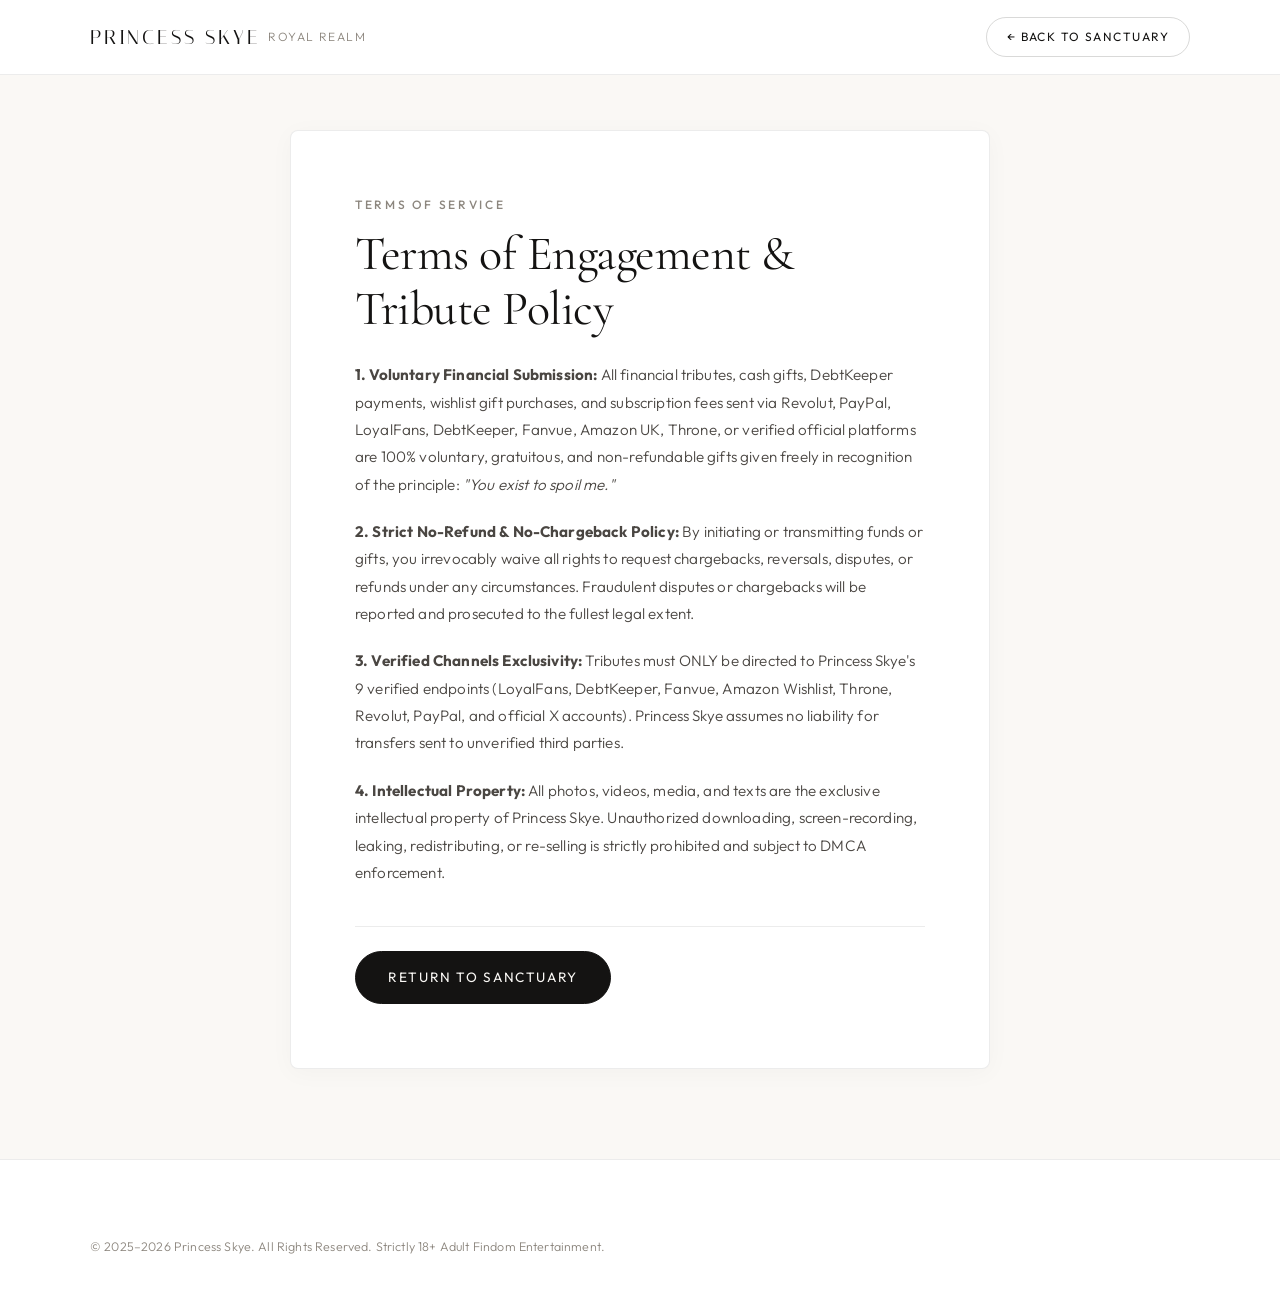
==== terms.html @ 5ccd0f1d "b" ====
<!DOCTYPE html>
<html lang="en">
<head>
  <meta charset="UTF-8">
  <meta name="viewport" content="width=device-width, initial-scale=1.0">
  <title>Terms of Engagement &amp; Non-Refund Policy — Princess Skye</title>
  <meta name="robots" content="noindex, follow">
  <link rel="stylesheet" href="assets/css/styles.css?v=4.0">
  <link rel="icon" type="image/svg+xml" href="assets/img/mark.svg">
</head>
<body>
  <header class="site-header">
    <div class="site-header__inner">
      <a href="index.html" class="site-header__brand">
        <span class="site-header__brand-name">Princess Skye</span>
        <span class="site-header__brand-sub" style="font-size:0.75rem; letter-spacing:0.12em; color:var(--text-muted); margin-left:8px; text-transform:uppercase;">Royal Realm</span>
      </a>
      <a href="index.html" class="btn btn-secondary btn-sm">← Back to Sanctuary</a>
    </div>
  </header>

  <main style="padding-top: 130px; padding-bottom: 90px;">
    <div class="container-narrow">
      <div class="milky-card" style="padding: clamp(32px, 5vw, 64px);">
        <span class="text-eyebrow" style="margin-bottom: 12px;">TERMS OF SERVICE</span>
        <h1 class="text-editorial-title" style="margin-bottom: 24px;">Terms of Engagement &amp; Tribute Policy</h1>
        
        <div style="display: flex; flex-direction: column; gap: 20px; color: var(--text-secondary); line-height: 1.8; font-size: 0.95rem;">
          <p>
            <strong>1. Voluntary Financial Submission:</strong> All financial tributes, cash gifts, DebtKeeper payments, wishlist gift purchases, and subscription fees sent via Revolut, PayPal, LoyalFans, DebtKeeper, Fanvue, Amazon UK, Throne, or verified official platforms are 100% voluntary, gratuitous, and non-refundable gifts given freely in recognition of the principle: <em>"You exist to spoil me."</em>
          </p>
          <p>
            <strong>2. Strict No-Refund &amp; No-Chargeback Policy:</strong> By initiating or transmitting funds or gifts, you irrevocably waive all rights to request chargebacks, reversals, disputes, or refunds under any circumstances. Fraudulent disputes or chargebacks will be reported and prosecuted to the fullest legal extent.
          </p>
          <p>
            <strong>3. Verified Channels Exclusivity:</strong> Tributes must ONLY be directed to Princess Skye's 9 verified endpoints (LoyalFans, DebtKeeper, Fanvue, Amazon Wishlist, Throne, Revolut, PayPal, and official X accounts). Princess Skye assumes no liability for transfers sent to unverified third parties.
          </p>
          <p>
            <strong>4. Intellectual Property:</strong> All photos, videos, media, and texts are the exclusive intellectual property of Princess Skye. Unauthorized downloading, screen-recording, leaking, redistributing, or re-selling is strictly prohibited and subject to DMCA enforcement.
          </p>
        </div>

        <div style="margin-top: 40px; border-top: 1px solid var(--border-hairline); padding-top: 24px;">
          <a href="index.html" class="btn btn-primary">Return to Sanctuary</a>
        </div>
      </div>
    </div>
  </main>

  <footer class="site-footer">
    <div class="container">
      <div class="footer-bottom" style="border-top:none; padding-top:0;">
        <div>&copy; 2025–2026 Princess Skye. All Rights Reserved. Strictly 18+ Adult Findom Entertainment.</div>
      </div>
    </div>
  </footer>
</body>
</html>
---- assets/css/styles.css ----
/* ==========================================================================
   Princess Skye — Haute Royal British Findom Minimalist Design System
   Dominant Palette: Milky Alabaster, Warm Ivory & Deep Charcoal
   Bespoke British Royalty Findom Aesthetic ("You exist to spoil me")
   ========================================================================== */

/* ---- Google Fonts Import ------------------------------------------------ */
@import url('https://fonts.googleapis.com/css2?family=Cormorant+Garamond:ital,wght@0,300;0,400;0,500;0,600;1,400;1,500&family=Italiana&family=Outfit:wght@200;300;400;500;600&family=JetBrains+Mono:wght@300;400;500&display=swap');

/* ---- CSS Variables & Design Tokens ------------------------------------- */
:root {
  /* Dominant Milky White & Warm Alabaster Palette */
  --bg-milky: #FAF8F5;
  --bg-pure: #FFFFFF;
  --bg-surface: #F5F2EC;
  --bg-surface-elevated: #EDE8DF;
  --bg-glass: rgba(250, 248, 245, 0.88);
  --bg-glass-card: rgba(255, 255, 255, 0.7);

  /* Refined Charcoal & Jet Typography */
  --text-primary: #141312;
  --text-secondary: #4A4642;
  --text-muted: #8C867E;
  --text-subtle: #C4BEB5;

  /* Whispering Hairline Borders */
  --border-hairline: rgba(20, 19, 18, 0.08);
  --border-medium: rgba(20, 19, 18, 0.16);
  --border-focus: rgba(20, 19, 18, 0.9);

  /* Quiet Luxury Accents */
  --accent-black: #141312;
  --accent-cream: #F2EDE4;
  --accent-gold-tint: #D8CFC4;

  /* Typography */
  --font-editorial: 'Cormorant Garamond', Garamond, 'Didot', serif;
  --font-display: 'Italiana', 'Cormorant Garamond', Georgia, serif;
  --font-body: 'Outfit', -apple-system, BlinkMacSystemFont, 'Segoe UI', sans-serif;
  --font-mono: 'JetBrains Mono', monospace;

  /* Spacing Rhythm */
  --space-1: 4px;
  --space-2: 8px;
  --space-3: 12px;
  --space-4: 16px;
  --space-5: 24px;
  --space-6: 36px;
  --space-7: 54px;
  --space-8: 72px;
  --space-9: 108px;
  --space-10: 144px;

  /* Radii (Subtle Architectural Curves) */
  --radius-xs: 2px;
  --radius-sm: 4px;
  --radius-md: 8px;
  --radius-lg: 14px;
  --radius-pill: 9999px;

  /* Motion & Easing (Emil Kowalski Physics) */
  --ease-out: cubic-bezier(0.16, 1, 0.3, 1);
  --dur-fast: 160ms;
  --dur-normal: 260ms;
  --dur-slow: 420ms;

  /* Layout Containers */
  --container-max: 1180px;
  --container-narrow: 780px;
  --container-hero: 1280px;

  /* Shadows (Ultra-Soft, Diffused Luxury) */
  --shadow-soft: 0 4px 24px rgba(20, 19, 18, 0.03);
  --shadow-card: 0 12px 36px rgba(20, 19, 18, 0.05);
  --shadow-modal: 0 30px 70px rgba(20, 19, 18, 0.12);

  /* Z-Indices */
  --z-header: 100;
  --z-drawer: 200;
  --z-modal: 300;
  --z-toast: 400;
  --z-gate: 500;
}

/* ---- Base Reset -------------------------------------------------------- */
*, *::before, *::after {
  box-sizing: border-box;
  margin: 0;
  padding: 0;
}

html {
  font-size: 16px;
  scroll-behavior: smooth;
  -webkit-text-size-adjust: 100%;
  background-color: var(--bg-milky);
  color: var(--text-primary);
  font-family: var(--font-body);
  line-height: 1.65;
}

body {
  min-height: 100vh;
  background-color: var(--bg-milky);
  color: var(--text-primary);
  font-weight: 300;
  letter-spacing: 0.01em;
  overflow-x: hidden;
  position: relative;
}

img, video, svg {
  display: block;
  max-width: 100%;
  height: auto;
}

a {
  color: inherit;
  text-decoration: none;
  transition: opacity var(--dur-fast) var(--ease-out), color var(--dur-fast) var(--ease-out);
}

button, input, textarea, select {
  font: inherit;
  color: inherit;
  background: none;
  border: none;
  outline: none;
}

button {
  cursor: pointer;
  user-select: none;
}

ul, ol {
  list-style: none;
}

/* Selection */
::selection {
  background-color: var(--text-primary);
  color: var(--bg-milky);
}

/* Accessibility Focus */
:focus-visible {
  outline: 1px solid var(--text-primary);
  outline-offset: 3px;
}

/* ---- Layout Containers ------------------------------------------------- */
.container {
  width: 100%;
  max-width: var(--container-max);
  margin-inline: auto;
  padding-inline: clamp(20px, 4vw, 40px);
}

.container-narrow {
  width: 100%;
  max-width: var(--container-narrow);
  margin-inline: auto;
  padding-inline: clamp(20px, 4vw, 40px);
}

.container-hero {
  width: 100%;
  max-width: var(--container-hero);
  margin-inline: auto;
  padding-inline: clamp(20px, 4vw, 40px);
}

.section {
  padding-block: clamp(44px, 5.5vw, 76px);
  position: relative;
}

.section--border-top {
  border-top: 1px solid var(--border-hairline);
}

/* ---- Typography Hierarchy ---------------------------------------------- */
.text-display {
  font-family: var(--font-editorial);
  font-weight: 400;
  font-size: clamp(2.8rem, 6.5vw, 5rem);
  line-height: 1.08;
  letter-spacing: -0.015em;
  color: var(--text-primary);
}

.text-editorial-title {
  font-family: var(--font-editorial);
  font-weight: 400;
  font-size: clamp(2rem, 4vw, 3rem);
  line-height: 1.15;
  letter-spacing: -0.01em;
  color: var(--text-primary);
}

.text-eyebrow {
  font-family: var(--font-body);
  font-size: 0.75rem;
  font-weight: 500;
  text-transform: uppercase;
  letter-spacing: 0.22em;
  color: var(--text-muted);
  display: block;
}

.text-subtitle {
  font-family: var(--font-editorial);
  font-size: clamp(1.25rem, 2.2vw, 1.65rem);
  font-weight: 400;
  font-style: italic;
  color: var(--text-secondary);
  line-height: 1.4;
}

.text-body-lead {
  font-size: clamp(1rem, 1.4vw, 1.15rem);
  line-height: 1.75;
  color: var(--text-secondary);
  font-weight: 300;
}

.text-body-muted {
  font-size: 0.95rem;
  line-height: 1.65;
  color: var(--text-muted);
  font-weight: 300;
}

.text-mono {
  font-family: var(--font-mono);
  font-size: 0.8rem;
  letter-spacing: 0.05em;
}

/* Section Header */
.section-header {
  margin-bottom: clamp(28px, 3.5vw, 44px);
  text-align: center;
  max-width: 680px;
  margin-inline: auto;
}

.section-header .text-eyebrow {
  margin-bottom: var(--space-3);
}

.section-header .text-editorial-title {
  margin-bottom: var(--space-3);
}

/* ---- Buttons (Minimalist Luxury) --------------------------------------- */
.btn {
  display: inline-flex;
  align-items: center;
  justify-content: center;
  gap: var(--space-2);
  padding: 14px 32px;
  font-family: var(--font-body);
  font-size: 0.85rem;
  font-weight: 400;
  letter-spacing: 0.12em;
  text-transform: uppercase;
  border-radius: var(--radius-pill);
  transition: transform var(--dur-fast) var(--ease-out), 
              background-color var(--dur-fast) var(--ease-out), 
              border-color var(--dur-fast) var(--ease-out), 
              color var(--dur-fast) var(--ease-out),
              opacity var(--dur-fast) var(--ease-out);
  position: relative;
  text-decoration: none;
  white-space: nowrap;
}

.btn:active {
  transform: scale(0.97);
}

.btn-primary {
  background-color: var(--text-primary);
  color: var(--bg-milky);
  border: 1px solid var(--text-primary);
}

.btn-primary:hover {
  background-color: #2C2926;
  border-color: #2C2926;
  transform: translateY(-1px);
}

.btn-secondary {
  background-color: transparent;
  color: var(--text-primary);
  border: 1px solid var(--border-medium);
}

.btn-secondary:hover {
  border-color: var(--text-primary);
  background-color: rgba(20, 19, 18, 0.03);
  transform: translateY(-1px);
}

.btn-sm {
  padding: 9px 20px;
  font-size: 0.75rem;
}

.btn-lg {
  padding: 16px 40px;
  font-size: 0.9rem;
}

.btn-block {
  width: 100%;
}

/* ---- Architectural Cards ----------------------------------------------- */
.milky-card {
  background: var(--bg-pure);
  border: 1px solid var(--border-hairline);
  border-radius: var(--radius-md);
  box-shadow: var(--shadow-soft);
  transition: transform var(--dur-normal) var(--ease-out), 
              box-shadow var(--dur-normal) var(--ease-out),
              border-color var(--dur-normal) var(--ease-out);
}

.milky-card:hover {
  border-color: var(--border-medium);
  box-shadow: var(--shadow-card);
  transform: translateY(-2px);
}

.milky-card--static:hover {
  transform: none;
}

/* ---- 18+ Minimalist Age Gate (Haute Luxury) ----------------------------- */
.age-gate {
  position: fixed;
  inset: 0;
  z-index: var(--z-gate);
  display: flex;
  align-items: center;
  justify-content: center;
  padding: var(--space-4);
  background: rgba(250, 248, 245, 0.88);
  backdrop-filter: blur(28px);
  -webkit-backdrop-filter: blur(28px);
  transition: opacity var(--dur-slow) var(--ease-out), visibility var(--dur-slow) var(--ease-out);
}

.age-gate[hidden] {
  opacity: 0;
  visibility: hidden;
  pointer-events: none;
}

.age-gate__panel {
  background: var(--bg-pure);
  border: 1px solid var(--border-hairline);
  border-radius: var(--radius-lg);
  max-width: 440px;
  width: 100%;
  padding: clamp(36px, 5.5vw, 54px) clamp(28px, 4vw, 44px);
  text-align: center;
  box-shadow: 0 24px 60px -12px rgba(20, 19, 18, 0.08), 0 2px 6px rgba(20, 19, 18, 0.03);
}

.age-gate__monogram {
  font-family: var(--font-display);
  font-size: 1.6rem;
  letter-spacing: 0.2em;
  text-transform: uppercase;
  color: var(--text-primary);
  line-height: 1;
}

.age-gate__divider {
  width: 32px;
  height: 1px;
  background-color: var(--border-medium);
  margin: var(--space-5) auto var(--space-4);
}

.age-gate__title {
  font-family: var(--font-editorial);
  font-size: 1.75rem;
  font-weight: 400;
  font-style: italic;
  letter-spacing: -0.01em;
  color: var(--text-primary);
  margin-bottom: var(--space-3);
  line-height: 1.2;
}

.age-gate__desc {
  font-size: 0.9rem;
  color: var(--text-secondary);
  line-height: 1.65;
  margin-bottom: var(--space-6);
  font-weight: 300;
}

.age-gate__actions {
  display: flex;
  flex-direction: column;
  gap: var(--space-3);
  margin-bottom: var(--space-5);
  align-items: center;
  width: 100%;
}

.age-gate__btn-enter {
  letter-spacing: 0.08em;
  text-transform: uppercase;
  font-size: 0.8rem;
  font-weight: 500;
  padding: 14px 28px;
}

.age-gate__btn-exit {
  background: none;
  border: none;
  font-size: 0.82rem;
  letter-spacing: 0.06em;
  color: var(--text-muted);
  cursor: pointer;
  padding: 6px 16px;
  transition: color var(--dur-fast) var(--ease-out);
}

.age-gate__btn-exit:hover {
  color: var(--text-primary);
  text-decoration: underline;
  text-underline-offset: 3px;
}

.age-gate__meta {
  font-size: 0.72rem;
  letter-spacing: 0.04em;
  color: var(--text-muted);
}

.age-gate__meta a {
  color: var(--text-secondary);
  text-decoration: underline;
  text-underline-offset: 3px;
  transition: color var(--dur-fast) var(--ease-out);
}

.age-gate__meta a:hover {
  color: var(--text-primary);
}

/* ---- Site Header (Full-Length Minimalist Luxury) ------------------------ */
.site-header {
  position: fixed;
  top: 0;
  left: 0;
  right: 0;
  width: 100%;
  z-index: var(--z-header);
  background: rgba(255, 255, 255, 0.92);
  backdrop-filter: blur(20px);
  -webkit-backdrop-filter: blur(20px);
  border-bottom: 1px solid var(--border-hairline);
  transition: background-color var(--dur-normal) var(--ease-out), 
              border-color var(--dur-normal) var(--ease-out);
}

.site-header__inner {
  width: 100%;
  max-width: var(--container-max);
  margin-inline: auto;
  padding-inline: clamp(14px, 3.5vw, 40px);
  height: 66px;
  display: flex;
  align-items: center;
  justify-content: space-between;
  gap: 10px;
}

@media (min-width: 860px) {
  .site-header__inner {
    height: 74px;
    gap: var(--space-4);
  }
}

.site-header__brand {
  display: inline-flex;
  align-items: center;
  text-decoration: none;
  flex-shrink: 0;
}

.site-header__brand-name {
  font-family: var(--font-display);
  font-size: clamp(1.02rem, 4.2vw, 1.25rem);
  letter-spacing: 0.14em;
  text-transform: uppercase;
  color: var(--text-primary);
  line-height: 1;
  font-weight: 500;
  white-space: nowrap;
  transition: opacity var(--dur-fast) var(--ease-out);
}

.site-header__brand:hover .site-header__brand-name {
  opacity: 0.75;
}

.site-header__right {
  display: flex;
  align-items: center;
  gap: clamp(8px, 2vw, 24px);
  flex-shrink: 0;
}

.desktop-nav {
  display: none;
}

@media (min-width: 860px) {
  .desktop-nav {
    display: flex;
    align-items: center;
  }
}

.desktop-nav__list {
  display: flex;
  align-items: center;
  gap: clamp(18px, 2vw, 30px);
}

.desktop-nav__list .nav-link {
  font-size: 0.78rem;
  letter-spacing: 0.14em;
  text-transform: uppercase;
  color: var(--text-secondary);
  font-weight: 400;
  text-decoration: none;
  position: relative;
  padding-block: 6px;
  transition: color var(--dur-fast) var(--ease-out);
  display: inline-flex;
  align-items: center;
  gap: 4px;
  white-space: nowrap;
}

.desktop-nav__list .nav-link:hover,
.desktop-nav__list .nav-link.is-active {
  color: var(--text-primary);
}

.desktop-nav__list .nav-link::after {
  content: "";
  position: absolute;
  bottom: 0;
  left: 0;
  right: 0;
  height: 1px;
  background-color: var(--text-primary);
  transform: scaleX(0);
  transition: transform var(--dur-fast) var(--ease-out);
  transform-origin: left;
}

.desktop-nav__list .nav-link:hover::after,
.desktop-nav__list .nav-link.is-active::after {
  transform: scaleX(1);
}

.desktop-nav__list .nav-link--ext .ext-icon {
  opacity: 0.6;
  transition: transform var(--dur-fast) var(--ease-out), opacity var(--dur-fast) var(--ease-out);
}

.desktop-nav__list .nav-link--ext:hover .ext-icon {
  opacity: 1;
  transform: translate(1px, -1px);
}

/* Header CTA - Hidden on Mobile, Visible on Desktop */
.header-cta {
  display: none;
}

@media (min-width: 860px) {
  .header-cta {
    display: inline-flex;
    align-items: center;
    gap: 6px;
    padding: 9px 20px;
    font-size: 0.76rem;
    letter-spacing: 0.1em;
    text-transform: uppercase;
    border-radius: var(--radius-pill);
    white-space: nowrap;
  }
}

.header-cta svg {
  transition: transform var(--dur-fast) var(--ease-out);
}

.header-cta:hover svg {
  transform: translateX(2px);
}

.menu-toggle-btn {
  display: flex;
  flex-direction: column;
  justify-content: center;
  align-items: center;
  width: 36px;
  height: 36px;
  gap: 5px;
  cursor: pointer;
  background: transparent;
  border: 1px solid var(--border-hairline);
  border-radius: 50%;
  padding: 0;
  flex-shrink: 0;
  transition: background var(--dur-fast) var(--ease-out);
}

.menu-toggle-btn:hover {
  background: rgba(20, 19, 18, 0.04);
}

.menu-toggle-btn span {
  display: block;
  width: 16px;
  height: 1.5px;
  background-color: var(--text-primary);
}

@media (min-width: 860px) {
  .menu-toggle-btn {
    display: none;
  }
}



/* ---- Mobile Navigation Drawer ------------------------------------------ */
.nav-drawer {
  position: fixed;
  inset: 0;
  z-index: var(--z-drawer);
  background: rgba(20, 19, 18, 0.4);
  backdrop-filter: blur(12px);
  -webkit-backdrop-filter: blur(12px);
  opacity: 0;
  visibility: hidden;
  transition: opacity var(--dur-normal) var(--ease-out), visibility var(--dur-normal) var(--ease-out);
}

.nav-drawer.is-open {
  opacity: 1;
  visibility: visible;
}

.nav-drawer__panel {
  position: absolute;
  top: 0;
  right: 0;
  bottom: 0;
  width: min(85vw, 360px);
  background: var(--bg-milky);
  border-left: 1px solid var(--border-hairline);
  padding: var(--space-7) var(--space-6);
  display: flex;
  flex-direction: column;
  justify-content: space-between;
  transform: translateX(100%);
  transition: transform var(--dur-normal) var(--ease-out);
}

.nav-drawer.is-open .nav-drawer__panel {
  transform: translateX(0);
}

.nav-drawer__top {
  display: flex;
  align-items: center;
  justify-content: space-between;
  margin-bottom: var(--space-8);
}

.nav-drawer__close {
  font-size: 1.4rem;
  line-height: 1;
  color: var(--text-primary);
}

.nav-drawer__nav ul {
  display: flex;
  flex-direction: column;
  gap: var(--space-5);
}

.nav-drawer__nav a {
  font-family: var(--font-editorial);
  font-size: 1.75rem;
  color: var(--text-primary);
  display: block;
}

/* ---- Editorial Hero Section -------------------------------------------- */
.hero {
  min-height: 100vh;
  display: flex;
  align-items: center;
  padding-top: clamp(110px, 14vh, 150px);
  padding-bottom: clamp(64px, 9vh, 110px);
}

.hero__grid {
  display: grid;
  grid-template-columns: 1fr;
  gap: clamp(48px, 6vw, 84px);
  align-items: center;
}

@media (min-width: 1024px) {
  .hero__grid {
    grid-template-columns: 1.15fr 0.85fr;
  }
}

.hero__content {
  display: flex;
  flex-direction: column;
  gap: var(--space-5);
}

.hero__eyebrow-row {
  display: flex;
  align-items: center;
  gap: var(--space-4);
}

.hero__title {
  font-family: var(--font-editorial);
  font-size: clamp(3rem, 6.5vw, 5.2rem);
  font-weight: 300;
  line-height: 1.05;
  letter-spacing: -0.015em;
  color: var(--text-primary);
}

.hero__title em {
  font-family: var(--font-editorial);
  font-style: italic;
  font-weight: 400;
}

.hero__desc {
  font-size: clamp(1.05rem, 1.6vw, 1.2rem);
  line-height: 1.8;
  color: var(--text-secondary);
  font-weight: 300;
  max-width: 540px;
}

.hero__actions {
  display: flex;
  align-items: center;
  flex-wrap: wrap;
  gap: var(--space-4);
  margin-top: var(--space-2);
}

.hero__metrics {
  display: flex;
  align-items: center;
  gap: clamp(28px, 4.5vw, 54px);
  padding-top: var(--space-6);
  border-top: 1px solid var(--border-hairline);
  margin-top: var(--space-3);
}

.hero__metric-item {
  display: flex;
  flex-direction: column;
}

.hero__metric-num {
  font-family: var(--font-editorial);
  font-size: 1.85rem;
  font-weight: 400;
  color: var(--text-primary);
  line-height: 1;
}

.hero__metric-label {
  font-size: 0.72rem;
  letter-spacing: 0.16em;
  text-transform: uppercase;
  color: var(--text-muted);
  margin-top: 6px;
}

/* Hero Portrait Display */
.hero__media-wrapper {
  position: relative;
}

.hero__media-frame {
  position: relative;
  border-radius: var(--radius-md);
  overflow: hidden;
  border: 1px solid var(--border-hairline);
  background: var(--bg-pure);
  box-shadow: var(--shadow-card);
  aspect-ratio: 4 / 5;
  isolation: isolate;
}

.hero__slides-track {
  position: relative;
  width: 100%;
  height: 100%;
}

.hero__media-img {
  position: absolute;
  inset: 0;
  width: 100%;
  height: 100%;
  object-fit: cover;
  opacity: 0;
  transform: scale(1.015);
  transition: opacity 1.4s cubic-bezier(0.16, 1, 0.3, 1), 
              transform 1.4s cubic-bezier(0.16, 1, 0.3, 1);
  will-change: opacity, transform;
}

.hero__media-img.is-active {
  opacity: 1;
  transform: scale(1);
  z-index: 1;
}

.hero__media-img.is-incoming {
  z-index: 2;
}

.hero__media-frame:hover .hero__media-img.is-active {
  transform: scale(1.025);
}

.hero__media-caption {
  position: absolute;
  bottom: 0;
  left: 0;
  right: 0;
  padding: var(--space-4) var(--space-5);
  background: linear-gradient(180deg, transparent 0%, rgba(20, 19, 18, 0.75) 100%);
  color: #FFFFFF;
  display: flex;
  align-items: flex-end;
  justify-content: space-between;
}

.hero__media-caption-title {
  font-family: var(--font-display);
  font-size: 1rem;
  letter-spacing: 0.1em;
  text-transform: uppercase;
}

.hero__media-caption-sub {
  font-family: var(--font-editorial);
  font-style: italic;
  font-size: 0.85rem;
  opacity: 0.85;
}

/* ---- Editorial Motto Section (Haute Minimalist Luxury) ------------------- */
.motto-section {
  padding-block: clamp(48px, 8vw, 84px);
  position: relative;
}

.motto-card {
  position: relative;
  background: var(--bg-pure);
  border: 1px solid var(--border-hairline);
  border-radius: var(--radius-md);
  max-width: 860px;
  margin-inline: auto;
  padding: clamp(36px, 5vw, 60px) clamp(24px, 5vw, 64px) clamp(32px, 4vw, 52px);
  text-align: center;
  box-shadow: var(--shadow-soft);
  overflow: hidden;
  display: flex;
  flex-direction: column;
  align-items: center;
  justify-content: center;
}

.motto-card::before {
  width: 48px;
  height: 1px;
  margin-bottom: clamp(24px, 4vw, 40px);
  background: var(--accent-gold-tint);
  content: "";
}

.motto-quote {
  position: relative;
  z-index: 1;
  display: flex;
  flex-direction: column;
  align-items: center;
  gap: clamp(10px, 2vw, 18px);
  text-align: center;
  margin-bottom: var(--space-6);
  max-width: 820px;
}

.motto-line {
  display: block;
  text-align: center;
}

.motto-line--1 {
  font-family: var(--font-editorial);
  font-size: clamp(1.2rem, 2.4vw, 1.85rem);
  font-weight: 300;
  font-style: italic;
  color: var(--text-secondary);
  line-height: 1.4;
  letter-spacing: -0.01em;
  max-width: 34ch;
}

.motto-line--2 {
  font-family: var(--font-editorial);
  font-size: clamp(1.65rem, 3.4vw, 2.65rem);
  font-weight: 400;
  font-style: italic;
  color: var(--text-primary);
  line-height: 1.25;
  letter-spacing: -0.02em;
}

.motto-line--2 em {
  font-style: italic;
  font-weight: 500;
  border-bottom: 1px solid var(--text-primary);
  padding-bottom: 2px;
}

.motto-line--3 {
  font-family: var(--font-editorial);
  font-size: clamp(1.2rem, 2.4vw, 1.85rem);
  font-weight: 400;
  font-style: italic;
  color: var(--text-primary);
  line-height: 1.4;
  opacity: 0.85;
}

.motto-signature-wrap {
  position: relative;
  z-index: 1;
  display: flex;
  align-items: center;
  justify-content: center;
  padding-top: var(--space-3);
  border-top: 1px solid var(--border-hairline);
  width: 100%;
  max-width: 180px;
}

.motto-badge {
  font-family: var(--font-display);
  font-size: 0.8rem;
  letter-spacing: 0.24em;
  text-transform: uppercase;
  color: var(--text-muted);
  font-weight: 400;
}



/* ---- Curated Media Vault ------------------------------------------------ */
.vault-tabs {
  display: flex;
  align-items: center;
  justify-content: center;
  flex-wrap: wrap;
  gap: var(--space-2);
  margin-bottom: var(--space-6);
}

.vault-tab-btn {
  padding: 8px 20px;
  border-radius: var(--radius-pill);
  background: var(--bg-pure);
  border: 1px solid var(--border-hairline);
  font-size: 0.8rem;
  letter-spacing: 0.1em;
  text-transform: uppercase;
  color: var(--text-secondary);
  transition: all var(--dur-fast) var(--ease-out);
}

.vault-tab-btn:hover {
  border-color: var(--border-medium);
  color: var(--text-primary);
}

.vault-tab-btn.is-active {
  background: var(--text-primary);
  color: var(--bg-milky);
  border-color: var(--text-primary);
}

.vault-grid {
  display: grid;
  grid-template-columns: repeat(2, 1fr);
  gap: var(--space-3);
}

@media (min-width: 768px) {
  .vault-grid {
    grid-template-columns: repeat(3, 1fr);
    gap: var(--space-4);
  }
}

@media (min-width: 1200px) {
  .vault-grid {
    grid-template-columns: repeat(4, 1fr);
    gap: var(--space-5);
  }
}

.vault-item {
  position: relative;
  border-radius: var(--radius-md);
  overflow: hidden;
  aspect-ratio: 1;
  background: var(--bg-surface);
  border: 1px solid var(--border-hairline);
  cursor: pointer;
  box-shadow: var(--shadow-soft);
  transition: transform var(--dur-normal) var(--ease-out), box-shadow var(--dur-normal) var(--ease-out), border-color var(--dur-normal) var(--ease-out);
}

.vault-item:hover {
  transform: translateY(-3px);
  border-color: var(--border-medium);
  box-shadow: var(--shadow-card);
}

.vault-item img,
.vault-item video {
  width: 100%;
  height: 100%;
  object-fit: cover;
  transition: transform 0.5s var(--ease-out);
}

.vault-item:hover img,
.vault-item:hover video {
  transform: scale(1.04);
}

.vault-item__overlay {
  position: absolute;
  inset: 0;
  background: linear-gradient(180deg, transparent 40%, rgba(20, 19, 18, 0.7) 100%);
  opacity: 0;
  transition: opacity var(--dur-normal) var(--ease-out);
  display: flex;
  align-items: flex-end;
  padding: var(--space-4);
}

.vault-item:hover .vault-item__overlay {
  opacity: 1;
}

.vault-item__title {
  font-family: var(--font-editorial);
  font-size: 1rem;
  color: #FFFFFF;
}

.vault-item__badge {
  position: absolute;
  top: var(--space-3);
  right: var(--space-3);
  padding: 3px 8px;
  border-radius: var(--radius-xs);
  background: rgba(255, 255, 255, 0.9);
  backdrop-filter: blur(8px);
  font-size: 0.68rem;
  letter-spacing: 0.1em;
  text-transform: uppercase;
  color: var(--text-primary);
  font-weight: 500;
}

/* Lightbox Modal */
.lightbox {
  position: fixed;
  inset: 0;
  z-index: var(--z-modal);
  background: rgba(250, 248, 245, 0.96);
  backdrop-filter: blur(24px);
  -webkit-backdrop-filter: blur(24px);
  display: flex;
  align-items: center;
  justify-content: center;
  padding: var(--space-5);
  opacity: 0;
  visibility: hidden;
  transition: opacity var(--dur-normal) var(--ease-out), visibility var(--dur-normal) var(--ease-out);
}

.lightbox.is-open {
  opacity: 1;
  visibility: visible;
}

.lightbox__close {
  position: absolute;
  top: var(--space-5);
  right: var(--space-5);
  width: 44px;
  height: 44px;
  border-radius: 50%;
  background: var(--bg-pure);
  border: 1px solid var(--border-hairline);
  color: var(--text-primary);
  display: flex;
  align-items: center;
  justify-content: center;
  font-size: 1.2rem;
  box-shadow: var(--shadow-soft);
}

.lightbox__prev,
.lightbox__next {
  position: absolute;
  top: 50%;
  transform: translateY(-50%);
  width: 44px;
  height: 44px;
  border-radius: 50%;
  background: var(--bg-pure);
  border: 1px solid var(--border-hairline);
  color: var(--text-primary);
  display: flex;
  align-items: center;
  justify-content: center;
  font-size: 1.1rem;
  box-shadow: var(--shadow-soft);
}

.lightbox__prev { left: var(--space-5); }
.lightbox__next { right: var(--space-5); }

.lightbox__content {
  max-width: 90vw;
  max-height: 85vh;
  display: flex;
  flex-direction: column;
  align-items: center;
}

.lightbox__content img,
.lightbox__content video {
  max-width: 100%;
  max-height: 75vh;
  object-fit: contain;
  border-radius: var(--radius-md);
  box-shadow: var(--shadow-modal);
  border: 1px solid var(--border-hairline);
}

.lightbox__caption {
  margin-top: var(--space-4);
  font-family: var(--font-editorial);
  font-size: 1.25rem;
  color: var(--text-primary);
  text-align: center;
}

/* ---- The Sovereign Protocol -------------------------------------------- */
.protocol-card {
  padding: clamp(36px, 5vw, 64px);
  background: var(--bg-pure);
  border: 1px solid var(--border-hairline);
  border-radius: var(--radius-md);
  box-shadow: var(--shadow-soft);
}

.protocol-list {
  display: flex;
  flex-direction: column;
  gap: var(--space-4);
  margin-bottom: var(--space-6);
}

.protocol-item {
  display: flex;
  align-items: flex-start;
  gap: var(--space-4);
  padding-block: var(--space-3);
  border-bottom: 1px solid var(--border-hairline);
}

.protocol-item__num {
  font-family: var(--font-editorial);
  font-style: italic;
  font-size: 1.25rem;
  color: var(--text-muted);
  flex-shrink: 0;
  width: 28px;
}

.protocol-item__content h4 {
  font-family: var(--font-editorial);
  font-size: 1.2rem;
  font-weight: 500;
  color: var(--text-primary);
  margin-bottom: 3px;
}

.protocol-item__content p {
  font-size: 0.9rem;
  color: var(--text-secondary);
  font-weight: 300;
  line-height: 1.6;
}

.protocol-sign-box {
  padding-top: var(--space-5);
  display: flex;
  flex-direction: column;
  gap: var(--space-4);
  align-items: center;
  text-align: center;
}

.protocol-checkbox-label {
  display: flex;
  align-items: center;
  gap: var(--space-3);
  font-size: 0.88rem;
  color: var(--text-secondary);
  cursor: pointer;
  user-select: none;
}

.protocol-checkbox {
  width: 18px;
  height: 18px;
  accent-color: var(--text-primary);
  cursor: pointer;
}



/* ---- Minimalist Booking System ----------------------------------------- */
.booking-card {
  width: 100%;
  min-width: 0;
  padding: clamp(36px, 6vw, 64px);
  background: var(--bg-pure);
  border-radius: var(--radius-md);
  border: 1px solid var(--border-hairline);
  box-shadow: var(--shadow-card);
}

.booking-form {
  display: grid;
  grid-template-columns: 1fr;
  gap: var(--space-5);
  min-width: 0;
}

@media (min-width: 768px) {
  .booking-form {
    grid-template-columns: 1fr 1fr;
  }
  .booking-form .form-full {
    grid-column: span 2;
  }
}

.form-group {
  display: flex;
  flex-direction: column;
  gap: var(--space-2);
  min-width: 0;
}

.form-label {
  font-size: 0.75rem;
  font-weight: 500;
  text-transform: uppercase;
  letter-spacing: 0.15em;
  color: var(--text-muted);
}

.form-label span {
  color: var(--text-subtle);
  font-weight: 300;
  letter-spacing: 0.08em;
  text-transform: lowercase;
}

.form-input,
.form-select,
.form-textarea {
  width: 100%;
  min-width: 0;
  max-width: 100%;
  padding: 14px 18px;
  border-radius: var(--radius-sm);
  background: var(--bg-milky);
  border: 1px solid var(--border-hairline);
  color: var(--text-primary);
  font-size: 0.92rem;
  font-family: var(--font-body);
  transition: border-color var(--dur-fast) var(--ease-out), background-color var(--dur-fast) var(--ease-out);
}

.form-input:focus,
.form-select:focus,
.form-textarea:focus {
  border-color: var(--border-focus);
  background: var(--bg-pure);
}

.form-textarea {
  min-height: 120px;
  resize: vertical;
}

.form-actions {
  display: grid;
  gap: var(--space-3);
  min-width: 0;
}

.booking-form .btn {
  min-width: 0;
  min-height: 48px;
  line-height: 1.35;
  text-align: center;
  white-space: normal;
  overflow-wrap: anywhere;
}

.form-check-wrap,
.form-check-label {
  min-width: 0;
}

.form-check-label strong {
  font-weight: 500;
  color: var(--text-primary);
}

.form-success-banner {
  padding: var(--space-5);
  border-radius: var(--radius-sm);
  background: rgba(20, 19, 18, 0.04);
  border: 1px solid var(--border-medium);
  color: var(--text-primary);
  text-align: center;
  display: none;
}

/* ---- Toast Notification ------------------------------------------------ */
.toast-msg {
  position: fixed;
  bottom: var(--space-6);
  left: 50%;
  transform: translateX(-50%) translateY(100px);
  z-index: var(--z-toast);
  padding: 12px 28px;
  background: var(--text-primary);
  color: var(--bg-milky);
  font-size: 0.8rem;
  letter-spacing: 0.08em;
  text-transform: uppercase;
  border-radius: var(--radius-pill);
  box-shadow: var(--shadow-modal);
  opacity: 0;
  pointer-events: none;
  transition: transform var(--dur-normal) var(--ease-out), opacity var(--dur-normal) var(--ease-out);
}

.toast-msg.is-visible {
  transform: translateX(-50%) translateY(0);
  opacity: 1;
}

/* ---- Site Footer ------------------------------------------------------- */
.site-footer {
  background: var(--bg-pure);
  border-top: 1px solid var(--border-hairline);
  padding-block: clamp(48px, 6vw, 84px) var(--space-6);
}

.footer-top {
  display: flex;
  flex-direction: column;
  gap: var(--space-5);
  align-items: center;
  text-align: center;
  margin-bottom: var(--space-7);
}

.footer-brand-name {
  font-family: var(--font-display);
  font-size: 1.85rem;
  letter-spacing: 0.15em;
  text-transform: uppercase;
  color: var(--text-primary);
}

.footer-motto {
  font-family: var(--font-editorial);
  font-style: italic;
  color: var(--text-muted);
  font-size: 1.05rem;
}

.footer-links-row {
  display: flex;
  flex-wrap: wrap;
  justify-content: center;
  gap: var(--space-5);
  font-size: 0.8rem;
  letter-spacing: 0.1em;
  text-transform: uppercase;
}

.footer-links-row a {
  color: var(--text-secondary);
}

.footer-links-row a:hover {
  color: var(--text-primary);
}

.footer-bottom {
  display: flex;
  flex-direction: column;
  align-items: center;
  justify-content: space-between;
  gap: var(--space-4);
  padding-top: var(--space-6);
  border-top: 1px solid var(--border-hairline);
  font-size: 0.78rem;
  color: var(--text-muted);
  text-align: center;
}

@media (min-width: 768px) {
  .footer-bottom {
    flex-direction: row;
    text-align: left;
  }
}

/* ---- Touch-first fallback -------------------------------------------------
   Some phones using "Request Desktop Website" report a desktop CSS viewport.
   Input capability still identifies the real context, so keep the experience
   single-column and centered for coarse-pointer screens up to tablet width. */
@media (pointer: coarse) and (max-width: 1100px) {
  html,
  body {
    overflow-x: clip;
  }

  .site-header__inner {
    display: grid;
    grid-template-columns: minmax(0, 1fr) auto auto;
    height: auto;
    min-height: 64px;
    padding: max(12px, env(safe-area-inset-top)) 20px 12px;
  }

  .site-header__brand {
    min-width: 0;
  }

  .site-header__brand-name {
    display: block;
    max-width: 8ch;
    font-size: clamp(1.2rem, 5vw, 1.45rem);
    line-height: 0.86;
    letter-spacing: 0.14em;
  }

  .desktop-nav {
    display: none;
  }

  .menu-toggle-btn {
    display: flex;
    width: 44px;
    height: 44px;
  }

  .site-header__right {
    display: contents;
  }

  .site-header__right > .header-cta {
    grid-column: 2;
    grid-row: 1;
    justify-self: end;
  }

  .site-header__right > .menu-toggle-btn {
    grid-column: 3;
    grid-row: 1;
    justify-self: end;
  }

  .header-cta {
    min-height: 44px;
    max-width: 156px;
    padding-inline: 13px;
    font-size: 0.7rem;
  }

  .header-cta span {
    overflow: hidden;
    text-overflow: ellipsis;
  }

  .menu-toggle-btn:active {
    transform: scale(0.96);
  }

  .container,
  .container-narrow,
  .container-hero {
    min-width: 0;
    padding-inline: 20px;
  }

  .hero {
    min-height: auto;
    padding-top: 108px;
    padding-bottom: 56px;
  }

  .hero__grid {
    grid-template-columns: minmax(0, 1fr);
    gap: 40px;
  }

  .hero__content {
    min-width: 0;
    align-items: center;
    text-align: center;
  }

  .hero__eyebrow-row,
  .hero__actions {
    justify-content: center;
  }

  .hero__desc {
    max-width: 34ch;
  }

  .hero__actions {
    width: 100%;
  }

  .hero__actions .btn {
    min-height: 48px;
  }

  .hero__media-wrapper {
    min-width: 0;
    width: 100%;
  }

  .hero__media-frame {
    width: min(100%, 520px);
    margin-inline: auto;
  }

  .motto-card,
  .booking-card {
    min-width: 0;
    padding-inline: 24px;
  }

  .nav-drawer__panel {
    padding-top: max(28px, env(safe-area-inset-top));
    padding-bottom: max(28px, env(safe-area-inset-bottom));
  }
}

/* ---- Luxury Segmented Language Toggle (UX & Ergonomics) ---------------- */
.lang-switcher {
  position: relative;
  display: inline-flex;
  align-items: center;
  gap: 2px;
  padding: 3px;
  border-radius: 9999px;
  background: var(--bg-surface);
  border: 1px solid var(--border-medium);
  box-shadow: inset 0 1px 2px rgba(20, 19, 18, 0.04), 0 1px 3px rgba(20, 19, 18, 0.03);
  user-select: none;
}

.lang-btn {
  position: relative;
  display: inline-flex;
  align-items: center;
  justify-content: center;
  min-width: 36px;
  height: 26px;
  padding: 0 10px;
  border: none;
  background: transparent;
  border-radius: 9999px;
  font-family: var(--font-body);
  font-size: 0.72rem;
  font-weight: 500;
  letter-spacing: 0.1em;
  text-transform: uppercase;
  color: var(--text-muted);
  cursor: pointer;
  outline: none;
  transition: color 0.2s cubic-bezier(0.16, 1, 0.3, 1),
              background-color 0.2s cubic-bezier(0.16, 1, 0.3, 1),
              box-shadow 0.2s cubic-bezier(0.16, 1, 0.3, 1),
              transform 0.12s ease;
}

.lang-btn:hover:not(.is-active) {
  color: var(--text-primary);
  background: rgba(20, 19, 18, 0.05);
}

.lang-btn:active {
  transform: scale(0.94);
}

.lang-btn.is-active {
  color: #FAF8F5;
  background: #141312;
  font-weight: 600;
  box-shadow: 0 2px 8px rgba(20, 19, 18, 0.2), 0 1px 2px rgba(20, 19, 18, 0.08);
}

.lang-btn:focus-visible {
  box-shadow: 0 0 0 2px var(--border-focus);
}

/* ---- Channels Showcase (Haute Minimalist Editorial) --------------------- */
.channel-showcase-grid {
  display: grid;
  grid-template-columns: 1fr;
  gap: var(--space-5);
  max-width: 1160px;
  margin: 0 auto;
}

@media (min-width: 640px) {
  .channel-showcase-grid {
    grid-template-columns: repeat(2, 1fr);
    gap: clamp(20px, 3vw, 28px);
  }
}

@media (min-width: 980px) {
  .channel-showcase-grid {
    grid-template-columns: repeat(3, 1fr);
    gap: clamp(24px, 3vw, 32px);
  }
}

.channel-showcase-card {
  background: var(--bg-pure);
  border: 1px solid var(--border-hairline);
  border-radius: var(--radius-lg);
  padding: clamp(28px, 4vw, 36px) clamp(24px, 3.5vw, 32px);
  box-shadow: 0 16px 40px -12px rgba(20, 19, 18, 0.06), 0 2px 6px rgba(20, 19, 18, 0.02);
  display: flex;
  flex-direction: column;
  justify-content: space-between;
  position: relative;
  transition: transform var(--dur-normal) var(--ease-out),
              box-shadow var(--dur-normal) var(--ease-out),
              border-color var(--dur-normal) var(--ease-out);
}

.channel-showcase-card:hover {
  transform: translateY(-4px);
  box-shadow: 0 24px 60px -15px rgba(20, 19, 18, 0.1), 0 4px 12px rgba(20, 19, 18, 0.03);
  border-color: var(--border-medium);
}

.channel-showcase-card__top {
  display: flex;
  align-items: center;
  justify-content: space-between;
  margin-bottom: var(--space-3);
}

.channel-showcase-card__icon-box {
  width: 46px;
  height: 46px;
  border-radius: 50%;
  background: var(--bg-surface);
  border: 1px solid var(--border-hairline);
  display: flex;
  align-items: center;
  justify-content: center;
  color: var(--text-primary);
  box-shadow: var(--shadow-soft);
  transition: transform var(--dur-fast) var(--ease-out);
}

.channel-showcase-card:hover .channel-showcase-card__icon-box {
  transform: scale(1.08);
}

.channel-showcase-card__tag {
  font-size: 0.68rem;
  letter-spacing: 0.14em;
  text-transform: uppercase;
  font-weight: 500;
  color: var(--text-muted);
  background: var(--bg-surface);
  border: 1px solid var(--border-hairline);
  padding: 4px 10px;
  border-radius: var(--radius-pill);
}

.channel-showcase-card__title {
  font-family: var(--font-editorial);
  font-size: 1.5rem;
  font-weight: 400;
  color: var(--text-primary);
  line-height: 1.2;
  margin-bottom: 8px;
}

.channel-showcase-card__handle-wrap {
  margin-bottom: 12px;
}

.channel-handle-chip {
  display: inline-flex;
  align-items: center;
  gap: 6px;
  padding: 4px 12px;
  border-radius: var(--radius-pill);
  background: var(--bg-surface);
  border: 1px solid var(--border-hairline);
  font-size: 0.78rem;
  font-family: var(--font-mono);
  color: var(--text-secondary);
  cursor: pointer;
  transition: all var(--dur-fast) var(--ease-out);
}

.channel-handle-chip:hover {
  color: var(--text-primary);
  background: rgba(20, 19, 18, 0.05);
  border-color: var(--border-medium);
}

.channel-handle-chip:active {
  transform: scale(0.96);
}

.channel-showcase-card__desc {
  font-size: 0.88rem;
  color: var(--text-secondary);
  line-height: 1.6;
  font-weight: 300;
  margin-bottom: var(--space-5);
}

.channel-showcase-card__footer {
  margin-top: auto;
}
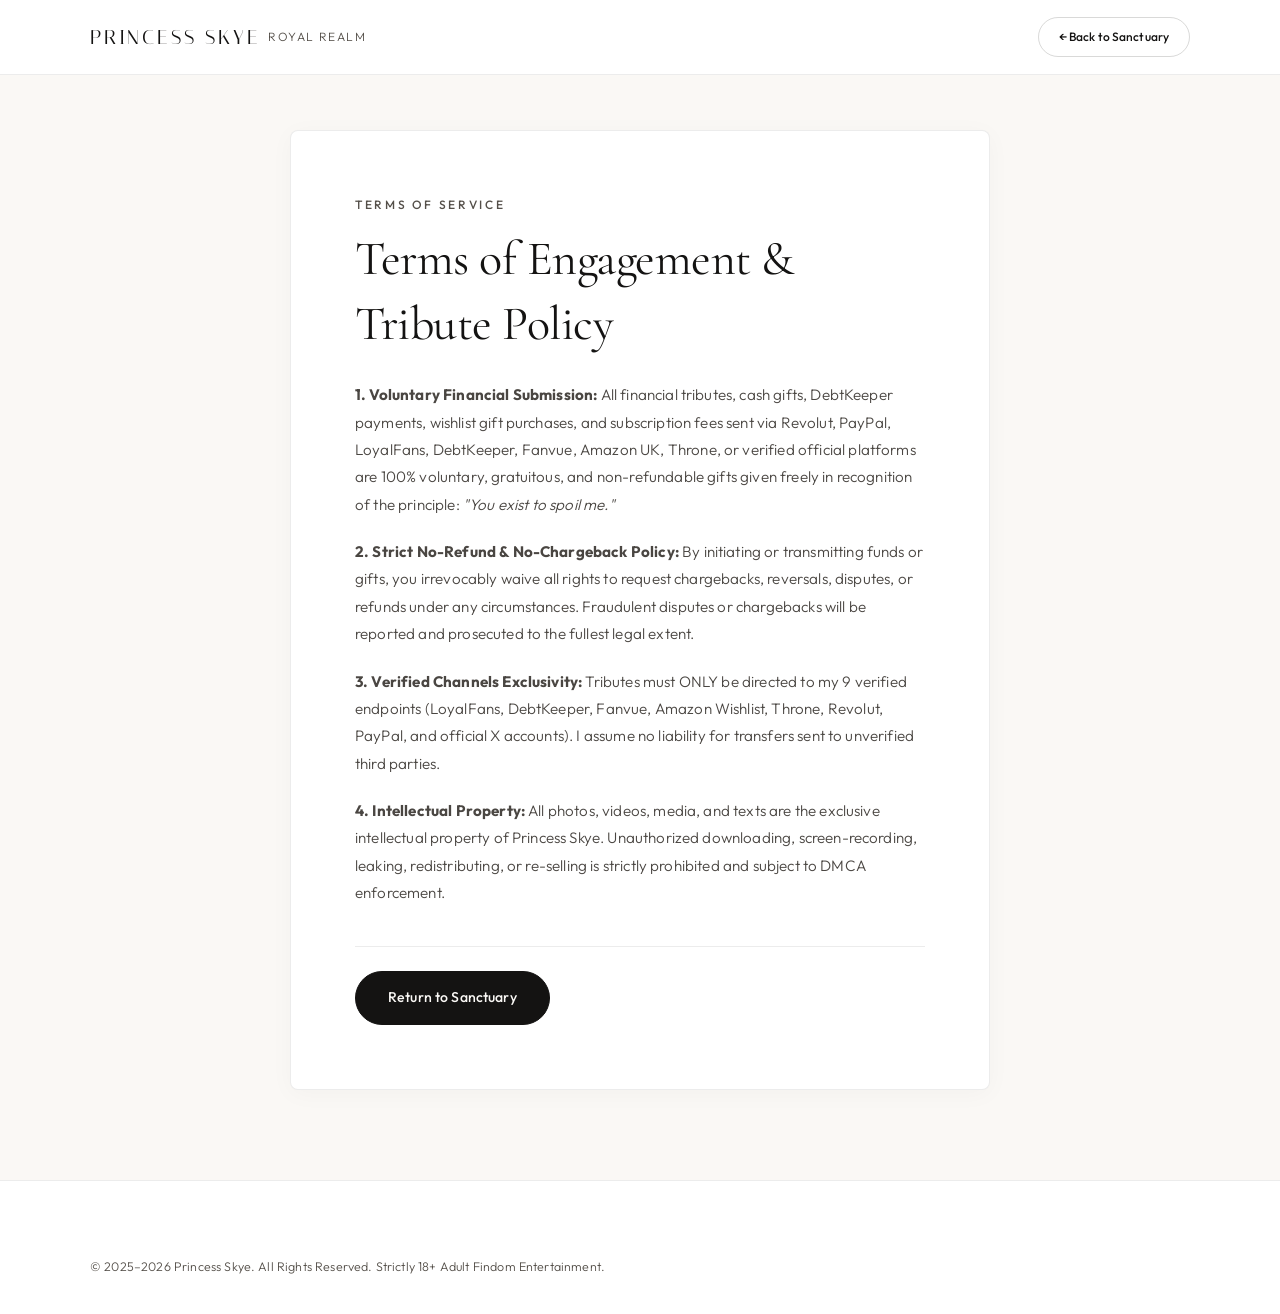
==== commit 1792a3fc: "c" ====
--- a/terms.html
+++ b/terms.html
@@ -33,7 +33,7 @@
             <strong>2. Strict No-Refund &amp; No-Chargeback Policy:</strong> By initiating or transmitting funds or gifts, you irrevocably waive all rights to request chargebacks, reversals, disputes, or refunds under any circumstances. Fraudulent disputes or chargebacks will be reported and prosecuted to the fullest legal extent.
           </p>
           <p>
-            <strong>3. Verified Channels Exclusivity:</strong> Tributes must ONLY be directed to Princess Skye's 9 verified endpoints (LoyalFans, DebtKeeper, Fanvue, Amazon Wishlist, Throne, Revolut, PayPal, and official X accounts). Princess Skye assumes no liability for transfers sent to unverified third parties.
+            <strong>3. Verified Channels Exclusivity:</strong> Tributes must ONLY be directed to my 9 verified endpoints (LoyalFans, DebtKeeper, Fanvue, Amazon Wishlist, Throne, Revolut, PayPal, and official X accounts). I assume no liability for transfers sent to unverified third parties.
           </p>
           <p>
             <strong>4. Intellectual Property:</strong> All photos, videos, media, and texts are the exclusive intellectual property of Princess Skye. Unauthorized downloading, screen-recording, leaking, redistributing, or re-selling is strictly prohibited and subject to DMCA enforcement.
--- a/assets/css/styles.css
+++ b/assets/css/styles.css
@@ -20,8 +20,8 @@
   /* Refined Charcoal & Jet Typography */
   --text-primary: #141312;
   --text-secondary: #4A4642;
-  --text-muted: #8C867E;
-  --text-subtle: #C4BEB5;
+  --text-muted: #544F49;
+  --text-subtle: #736C63;
 
   /* Whispering Hairline Borders */
   --border-hairline: rgba(20, 19, 18, 0.08);
@@ -173,12 +173,15 @@
 }
 
 .section {
-  padding-block: clamp(44px, 5.5vw, 76px);
+  padding-top: clamp(48px, 6vw, 84px);
+  padding-bottom: clamp(48px, 6vw, 84px);
+  padding-block: clamp(48px, 6vw, 84px);
   position: relative;
 }
 
 .section--border-top {
   border-top: 1px solid var(--border-hairline);
+  padding-top: clamp(48px, 6vw, 84px);
 }
 
 /* ---- Typography Hierarchy ---------------------------------------------- */
@@ -186,7 +189,7 @@
   font-family: var(--font-editorial);
   font-weight: 400;
   font-size: clamp(2.8rem, 6.5vw, 5rem);
-  line-height: 1.08;
+  line-height: 1.36;
   letter-spacing: -0.015em;
   color: var(--text-primary);
 }
@@ -195,7 +198,7 @@
   font-family: var(--font-editorial);
   font-weight: 400;
   font-size: clamp(2rem, 4vw, 3rem);
-  line-height: 1.15;
+  line-height: 1.36;
   letter-spacing: -0.01em;
   color: var(--text-primary);
 }
@@ -243,7 +246,7 @@
 .section-header {
   margin-bottom: clamp(28px, 3.5vw, 44px);
   text-align: center;
-  max-width: 680px;
+  max-width: 540px;
   margin-inline: auto;
 }
 
@@ -253,6 +256,11 @@
 
 .section-header .text-editorial-title {
   margin-bottom: var(--space-3);
+}
+
+.section-header p {
+  max-width: 54ch;
+  margin-inline: auto;
 }
 
 /* ---- Buttons (Minimalist Luxury) --------------------------------------- */
@@ -263,10 +271,9 @@
   gap: var(--space-2);
   padding: 14px 32px;
   font-family: var(--font-body);
-  font-size: 0.85rem;
-  font-weight: 400;
-  letter-spacing: 0.12em;
-  text-transform: uppercase;
+  font-size: 0.88rem;
+  font-weight: 500;
+  letter-spacing: 0.01em;
   border-radius: var(--radius-pill);
   transition: transform var(--dur-fast) var(--ease-out), 
               background-color var(--dur-fast) var(--ease-out), 
@@ -368,6 +375,10 @@
   border-radius: var(--radius-lg);
   max-width: 440px;
   width: 100%;
+  padding-top: clamp(36px, 5.5vw, 54px);
+  padding-bottom: clamp(36px, 5.5vw, 54px);
+  padding-left: clamp(28px, 4vw, 44px);
+  padding-right: clamp(28px, 4vw, 44px);
   padding: clamp(36px, 5.5vw, 54px) clamp(28px, 4vw, 44px);
   text-align: center;
   box-shadow: 0 24px 60px -12px rgba(20, 19, 18, 0.08), 0 2px 6px rgba(20, 19, 18, 0.03);
@@ -397,7 +408,7 @@
   letter-spacing: -0.01em;
   color: var(--text-primary);
   margin-bottom: var(--space-3);
-  line-height: 1.2;
+  line-height: 1.36;
 }
 
 .age-gate__desc {
@@ -443,7 +454,7 @@
 }
 
 .age-gate__meta {
-  font-size: 0.72rem;
+  font-size: 0.75rem;
   letter-spacing: 0.04em;
   color: var(--text-muted);
 }
@@ -755,9 +766,20 @@
   font-family: var(--font-editorial);
   font-size: clamp(3rem, 6.5vw, 5.2rem);
   font-weight: 300;
-  line-height: 1.05;
+  line-height: 1.36;
   letter-spacing: -0.015em;
   color: var(--text-primary);
+}
+
+.hero__kicker {
+  display: block;
+  font-family: var(--font-body);
+  font-size: clamp(0.82rem, 1.15vw, 0.92rem);
+  font-weight: 500;
+  letter-spacing: 0.04em;
+  color: var(--text-secondary);
+  margin-bottom: var(--space-2);
+  text-transform: none;
 }
 
 .hero__title em {
@@ -805,7 +827,7 @@
 }
 
 .hero__metric-label {
-  font-size: 0.72rem;
+  font-size: 0.75rem;
   letter-spacing: 0.16em;
   text-transform: uppercase;
   color: var(--text-muted);
@@ -840,24 +862,19 @@
   width: 100%;
   height: 100%;
   object-fit: cover;
-  opacity: 0;
-  transform: scale(1.015);
-  transition: opacity 1.4s cubic-bezier(0.16, 1, 0.3, 1), 
-              transform 1.4s cubic-bezier(0.16, 1, 0.3, 1);
-  will-change: opacity, transform;
-}
-
-.hero__media-img.is-active {
   opacity: 1;
   transform: scale(1);
-  z-index: 1;
-}
-
-.hero__media-img.is-incoming {
-  z-index: 2;
-}
-
-.hero__media-frame:hover .hero__media-img.is-active {
+  transition: opacity 0.6s cubic-bezier(0.16, 1, 0.3, 1), 
+              transform 0.8s cubic-bezier(0.16, 1, 0.3, 1);
+  will-change: opacity, transform;
+}
+
+.hero__media-img.is-transitioning {
+  opacity: 0.88;
+  transform: scale(1.015);
+}
+
+.hero__media-frame:hover .hero__media-img {
   transform: scale(1.025);
 }
 
@@ -890,6 +907,8 @@
 
 /* ---- Editorial Motto Section (Haute Minimalist Luxury) ------------------- */
 .motto-section {
+  padding-top: clamp(48px, 8vw, 84px);
+  padding-bottom: clamp(48px, 8vw, 84px);
   padding-block: clamp(48px, 8vw, 84px);
   position: relative;
 }
@@ -901,6 +920,10 @@
   border-radius: var(--radius-md);
   max-width: 860px;
   margin-inline: auto;
+  padding-top: clamp(36px, 5vw, 60px);
+  padding-bottom: clamp(32px, 4vw, 52px);
+  padding-left: clamp(24px, 5vw, 64px);
+  padding-right: clamp(24px, 5vw, 64px);
   padding: clamp(36px, 5vw, 60px) clamp(24px, 5vw, 64px) clamp(32px, 4vw, 52px);
   text-align: center;
   box-shadow: var(--shadow-soft);
@@ -953,7 +976,7 @@
   font-weight: 400;
   font-style: italic;
   color: var(--text-primary);
-  line-height: 1.25;
+  line-height: 1.38;
   letter-spacing: -0.02em;
 }
 
@@ -998,6 +1021,10 @@
 
 
 /* ---- Curated Media Vault ------------------------------------------------ */
+#vault {
+  display: none !important;
+}
+
 .vault-tabs {
   display: flex;
   align-items: center;
@@ -1106,15 +1133,16 @@
   position: absolute;
   top: var(--space-3);
   right: var(--space-3);
-  padding: 3px 8px;
+  padding: 4px 9px;
   border-radius: var(--radius-xs);
-  background: rgba(255, 255, 255, 0.9);
-  backdrop-filter: blur(8px);
-  font-size: 0.68rem;
-  letter-spacing: 0.1em;
+  background: #0C0B0A;
+  color: #FAF8F5;
+  border: 1px solid rgba(255, 255, 255, 0.22);
+  font-size: 0.72rem;
+  letter-spacing: 0.08em;
   text-transform: uppercase;
-  color: var(--text-primary);
-  font-weight: 500;
+  font-weight: 600;
+  z-index: 4;
 }
 
 /* Lightbox Modal */
@@ -1122,10 +1150,11 @@
   position: fixed;
   inset: 0;
   z-index: var(--z-modal);
-  background: rgba(250, 248, 245, 0.96);
-  backdrop-filter: blur(24px);
-  -webkit-backdrop-filter: blur(24px);
-  display: flex;
+  background: rgba(12, 11, 10, 0.94);
+  backdrop-filter: blur(28px);
+  -webkit-backdrop-filter: blur(28px);
+  display: flex;
+  flex-direction: column;
   align-items: center;
   justify-content: center;
   padding: var(--space-5);
@@ -1143,17 +1172,24 @@
   position: absolute;
   top: var(--space-5);
   right: var(--space-5);
-  width: 44px;
-  height: 44px;
+  width: 46px;
+  height: 46px;
   border-radius: 50%;
-  background: var(--bg-pure);
-  border: 1px solid var(--border-hairline);
-  color: var(--text-primary);
+  background: rgba(255, 255, 255, 0.12);
+  border: 1px solid rgba(255, 255, 255, 0.2);
+  color: #FAF8F5;
   display: flex;
   align-items: center;
   justify-content: center;
-  font-size: 1.2rem;
-  box-shadow: var(--shadow-soft);
+  font-size: 1.25rem;
+  cursor: pointer;
+  box-shadow: 0 4px 16px rgba(0, 0, 0, 0.4);
+  transition: background 0.2s ease, transform 0.2s ease;
+}
+
+.lightbox__close:hover {
+  background: rgba(255, 255, 255, 0.24);
+  transform: scale(1.06);
 }
 
 .lightbox__prev,
@@ -1161,17 +1197,18 @@
   position: absolute;
   top: 50%;
   transform: translateY(-50%);
-  width: 44px;
-  height: 44px;
+  width: 46px;
+  height: 46px;
   border-radius: 50%;
-  background: var(--bg-pure);
-  border: 1px solid var(--border-hairline);
-  color: var(--text-primary);
+  background: rgba(255, 255, 255, 0.12);
+  border: 1px solid rgba(255, 255, 255, 0.2);
+  color: #FAF8F5;
   display: flex;
   align-items: center;
   justify-content: center;
   font-size: 1.1rem;
-  box-shadow: var(--shadow-soft);
+  cursor: pointer;
+  box-shadow: 0 4px 16px rgba(0, 0, 0, 0.4);
 }
 
 .lightbox__prev { left: var(--space-5); }
@@ -1179,28 +1216,31 @@
 
 .lightbox__content {
   max-width: 90vw;
-  max-height: 85vh;
+  max-height: 80vh;
   display: flex;
   flex-direction: column;
   align-items: center;
+  justify-content: center;
 }
 
 .lightbox__content img,
 .lightbox__content video {
   max-width: 100%;
-  max-height: 75vh;
+  max-height: 72vh;
   object-fit: contain;
   border-radius: var(--radius-md);
-  box-shadow: var(--shadow-modal);
-  border: 1px solid var(--border-hairline);
+  box-shadow: 0 24px 60px rgba(0, 0, 0, 0.7);
+  border: 1px solid rgba(255, 255, 255, 0.14);
 }
 
 .lightbox__caption {
-  margin-top: var(--space-4);
+  margin-top: var(--space-3);
   font-family: var(--font-editorial);
-  font-size: 1.25rem;
-  color: var(--text-primary);
+  font-size: 1.2rem;
+  font-weight: 400;
+  color: #FAF8F5;
   text-align: center;
+  letter-spacing: -0.01em;
 }
 
 /* ---- The Sovereign Protocol -------------------------------------------- */
@@ -1279,115 +1319,8 @@
 
 
 
-/* ---- Minimalist Booking System ----------------------------------------- */
-.booking-card {
-  width: 100%;
-  min-width: 0;
-  padding: clamp(36px, 6vw, 64px);
-  background: var(--bg-pure);
-  border-radius: var(--radius-md);
-  border: 1px solid var(--border-hairline);
-  box-shadow: var(--shadow-card);
-}
-
-.booking-form {
-  display: grid;
-  grid-template-columns: 1fr;
-  gap: var(--space-5);
-  min-width: 0;
-}
-
-@media (min-width: 768px) {
-  .booking-form {
-    grid-template-columns: 1fr 1fr;
-  }
-  .booking-form .form-full {
-    grid-column: span 2;
-  }
-}
-
-.form-group {
-  display: flex;
-  flex-direction: column;
-  gap: var(--space-2);
-  min-width: 0;
-}
-
-.form-label {
-  font-size: 0.75rem;
-  font-weight: 500;
-  text-transform: uppercase;
-  letter-spacing: 0.15em;
-  color: var(--text-muted);
-}
-
-.form-label span {
-  color: var(--text-subtle);
-  font-weight: 300;
-  letter-spacing: 0.08em;
-  text-transform: lowercase;
-}
-
-.form-input,
-.form-select,
-.form-textarea {
-  width: 100%;
-  min-width: 0;
-  max-width: 100%;
-  padding: 14px 18px;
-  border-radius: var(--radius-sm);
-  background: var(--bg-milky);
-  border: 1px solid var(--border-hairline);
-  color: var(--text-primary);
-  font-size: 0.92rem;
-  font-family: var(--font-body);
-  transition: border-color var(--dur-fast) var(--ease-out), background-color var(--dur-fast) var(--ease-out);
-}
-
-.form-input:focus,
-.form-select:focus,
-.form-textarea:focus {
-  border-color: var(--border-focus);
-  background: var(--bg-pure);
-}
-
-.form-textarea {
-  min-height: 120px;
-  resize: vertical;
-}
-
-.form-actions {
-  display: grid;
-  gap: var(--space-3);
-  min-width: 0;
-}
-
-.booking-form .btn {
-  min-width: 0;
-  min-height: 48px;
-  line-height: 1.35;
-  text-align: center;
-  white-space: normal;
-  overflow-wrap: anywhere;
-}
-
-.form-check-wrap,
-.form-check-label {
-  min-width: 0;
-}
-
-.form-check-label strong {
-  font-weight: 500;
-  color: var(--text-primary);
-}
-
-.form-success-banner {
-  padding: var(--space-5);
-  border-radius: var(--radius-sm);
-  background: rgba(20, 19, 18, 0.04);
-  border: 1px solid var(--border-medium);
-  color: var(--text-primary);
-  text-align: center;
+/* Photo gallery code remains available for later activation. */
+.vault-item[data-media-type="photos"] {
   display: none;
 }
 
@@ -1607,9 +1540,7 @@
     width: min(100%, 520px);
     margin-inline: auto;
   }
-
-  .motto-card,
-  .booking-card {
+  .motto-card {
     min-width: 0;
     padding-inline: 24px;
   }
@@ -1706,6 +1637,10 @@
   background: var(--bg-pure);
   border: 1px solid var(--border-hairline);
   border-radius: var(--radius-lg);
+  padding-top: clamp(28px, 4vw, 36px);
+  padding-bottom: clamp(28px, 4vw, 36px);
+  padding-left: clamp(24px, 3.5vw, 32px);
+  padding-right: clamp(24px, 3.5vw, 32px);
   padding: clamp(28px, 4vw, 36px) clamp(24px, 3.5vw, 32px);
   box-shadow: 0 16px 40px -12px rgba(20, 19, 18, 0.06), 0 2px 6px rgba(20, 19, 18, 0.02);
   display: flex;
@@ -1749,7 +1684,7 @@
 }
 
 .channel-showcase-card__tag {
-  font-size: 0.68rem;
+  font-size: 0.75rem;
   letter-spacing: 0.14em;
   text-transform: uppercase;
   font-weight: 500;
@@ -1765,7 +1700,7 @@
   font-size: 1.5rem;
   font-weight: 400;
   color: var(--text-primary);
-  line-height: 1.2;
+  line-height: 1.36;
   margin-bottom: 8px;
 }
 
@@ -1809,3 +1744,51 @@
 .channel-showcase-card__footer {
   margin-top: auto;
 }
+
+/* Curated link hierarchy */
+.links-map {
+  display: grid;
+  grid-template-columns: repeat(4, minmax(0, 1fr));
+  gap: 1px;
+  margin-bottom: var(--space-6);
+  border-block: 1px solid var(--border-hairline);
+  background: var(--border-hairline);
+}
+
+.links-map span {
+  display: flex;
+  flex-direction: column;
+  gap: 6px;
+  min-height: 82px;
+  padding: 18px;
+  background: var(--bg-pure);
+}
+
+.links-map strong {
+  font-size: 0.78rem;
+  letter-spacing: 0.08em;
+  text-transform: uppercase;
+  color: var(--text-primary);
+}
+
+.links-map small {
+  color: var(--text-muted);
+  font-size: 0.78rem;
+  line-height: 1.45;
+}
+
+.channel-showcase-grid > .channel-showcase-card:nth-child(1) { order: 4; }
+.channel-showcase-grid > .channel-showcase-card:nth-child(2) { order: 3; }
+.channel-showcase-grid > .channel-showcase-card:nth-child(3) { order: 5; }
+.channel-showcase-grid > .channel-showcase-card:nth-child(4) { order: 1; }
+.channel-showcase-grid > .channel-showcase-card:nth-child(5) { order: 2; }
+.channel-showcase-grid > .channel-showcase-card:nth-child(6) { order: 6; }
+.channel-showcase-grid > .channel-showcase-card:nth-child(7) { order: 7; }
+.channel-showcase-grid > .channel-showcase-card:nth-child(8) { order: 8; }
+.channel-showcase-grid > .channel-showcase-card:nth-child(9) { order: 9; }
+
+@media (max-width: 767px) {
+  .links-map {
+    grid-template-columns: repeat(2, minmax(0, 1fr));
+  }
+}
